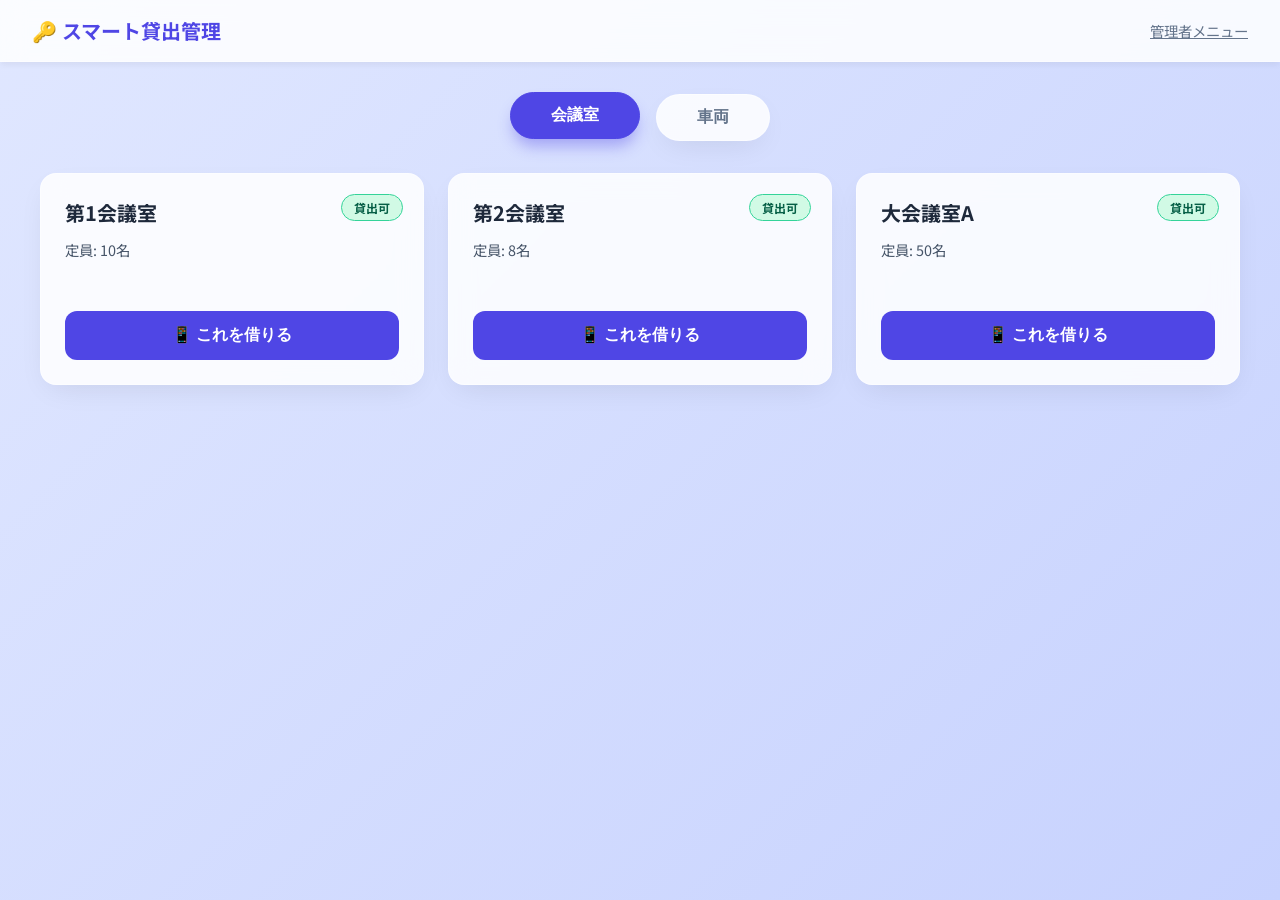
==== index.html @ b05ab1c2 "Add files via upload" ====
<!DOCTYPE html>
<html lang="ja">
<head>
    <meta charset="UTF-8">
    <meta name="viewport" content="width=device-width, initial-scale=1.0">
    <title>スマート貸出管理</title>
    <link href="https://fonts.googleapis.com/css2?family=Noto+Sans+JP:wght@400;500;700&display=swap" rel="stylesheet">
    <link rel="stylesheet" href="style.css">
</head>
<body>
    <header>
        <h1>🔑 スマート貸出管理</h1>
        <a href="admin.html" class="admin-link">管理者メニュー</a>
    </header>
    
    <div class="tabs">
        <button class="tab-btn active" data-tab="rooms">会議室</button>
        <button class="tab-btn" data-tab="vehicles">車両</button>
    </div>

    <div class="container" id="mainContainer">
        <div style="text-align:center; padding: 2rem;">読み込み中...</div>
    </div>

    <!-- 貸出・返却モーダル -->
    <div class="modal-overlay" id="checkoutModal">
        <div class="modal-content">
            <h2 id="modalTitle" style="margin-top: 0; color: var(--primary);">貸出の手続き</h2>
            <p style="font-size: 0.85rem; color: #64748B; margin-bottom: 1.5rem;">※入力した所属と名前はスマホに記憶され、次回から自動入力されます。</p>
            
            <div class="form-group">
                <label>所属</label>
                <input type="text" class="form-control" id="deptInput" placeholder="例: 総務課">
            </div>
            <div class="form-group">
                <label>氏名</label>
                <input type="text" class="form-control" id="nameInput" placeholder="例: 常盤 太郎">
            </div>

            <div id="vehicleFields" style="display: none;">
                <div class="form-group checkbox-wrapper">
                    <input type="checkbox" id="alcoholCheck">
                    <label for="alcoholCheck" style="margin:0; color: #991B1B; cursor: pointer;">【必須】アルコールチェックを実施し、問題ないことを確認しました</label>
                </div>
            </div>

            <div class="btn-group">
                <button class="btn-cancel" id="btnCancel">キャンセル</button>
                <button class="btn-submit" id="btnSubmit">貸出確定</button>
            </div>
        </div>
    </div>
    
    <script src="config.js"></script>
    <script src="app.js"></script>
</body>
</html>
---- style.css ----
:root { --primary: #4F46E5; --secondary: #4338CA; --success: #10B981; --danger: #EF4444; --bg-light: #F8FAFC; --glass-bg: rgba(255, 255, 255, 0.85); --glass-border: rgba(255, 255, 255, 0.4); --shadow: 0 10px 30px -10px rgba(0, 0, 0, 0.1); }
body { font-family: 'Noto Sans JP', sans-serif; background: linear-gradient(135deg, #E0E7FF 0%, #C7D2FE 100%); margin: 0; padding: 0; color: #1E293B; min-height: 100vh; }
header { background: var(--glass-bg); backdrop-filter: blur(12px); border-bottom: 1px solid var(--glass-border); padding: 1rem 2rem; display: flex; justify-content: space-between; align-items: center; position: sticky; top: 0; z-index: 100; box-shadow: 0 4px 6px -1px rgba(0,0,0,0.05); }
h1 { margin: 0; font-size: 1.25rem; color: var(--primary); display: flex; align-items: center; gap: 0.5rem; }
.admin-link { font-size: 0.9rem; color: #64748B; text-decoration: underline; cursor: pointer; }
.tabs { display: flex; justify-content: center; gap: 1rem; padding: 2rem 1rem 1rem; }
.tab-btn { background: var(--glass-bg); border: 1px solid var(--glass-border); padding: 0.75rem 2.5rem; border-radius: 9999px; font-weight: 700; font-size: 1rem; cursor: pointer; box-shadow: var(--shadow); transition: all 0.3s ease; color: #64748B; }
.tab-btn.active { background: var(--primary); color: white; border-color: var(--primary); transform: translateY(-2px); box-shadow: 0 10px 15px -3px rgba(79, 70, 229, 0.4); }
.container { max-width: 1200px; margin: 0 auto; padding: 1rem 2rem 3rem; }
.grid { display: grid; grid-template-columns: repeat(auto-fill, minmax(300px, 1fr)); gap: 1.5rem; }
.card { background: var(--glass-bg); backdrop-filter: blur(12px); border: 1px solid var(--glass-border); border-radius: 1rem; padding: 1.5rem; box-shadow: var(--shadow); position: relative; overflow: hidden; }
.status-badge { position: absolute; top: 1.25rem; right: 1.25rem; padding: 0.25rem 0.75rem; border-radius: 9999px; font-size: 0.75rem; font-weight: 700; }
.status-available { background: #D1FAE5; color: #065F46; border: 1px solid #34D399; }
.status-in-use { background: #FEE2E2; color: #991B1B; border: 1px solid #F87171; }
.card-title { font-size: 1.25rem; font-weight: 700; margin: 0 0 0.75rem 0; }
.card-info { font-size: 0.9rem; color: #475569; margin-bottom: 1.5rem; line-height: 1.5; min-height: 3rem; }
.action-btn { width: 100%; padding: 0.875rem; border: none; border-radius: 0.75rem; font-weight: 700; font-size: 1rem; cursor: pointer; display: flex; align-items: center; justify-content: center; gap: 0.5rem; }
.btn-scan { background: var(--primary); color: white; }
.btn-return { background: white; color: var(--danger); border: 2px solid var(--danger); }
.modal-overlay { position: fixed; top: 0; left: 0; right: 0; bottom: 0; background: rgba(15, 23, 42, 0.6); backdrop-filter: blur(4px); display: none; justify-content: center; align-items: center; z-index: 1000; opacity: 0; transition: opacity 0.3s ease; }
.modal-overlay.active { display: flex; opacity: 1; }
.modal-content { background: white; border-radius: 1.25rem; padding: 2rem; width: 90%; max-width: 420px; box-shadow: 0 25px 50px -12px rgba(0,0,0,0.25); transform: scale(0.95); transition: all 0.3s ease; }
.modal-overlay.active .modal-content { transform: scale(1); }
.form-group { margin-bottom: 1.5rem; }
.form-group label { display: block; margin-bottom: 0.5rem; font-weight: 700; font-size: 0.9rem; }
.form-control { width: 100%; padding: 0.75rem 1rem; border: 2px solid #E2E8F0; border-radius: 0.5rem; box-sizing: border-box; font-size: 1rem; }
.checkbox-wrapper { display: flex; align-items: flex-start; gap: 0.75rem; background: #FEF2F2; padding: 1rem; border-radius: 0.5rem; border: 1px solid #FCA5A5; }
.checkbox-wrapper input[type="checkbox"] { width: 1.5rem; height: 1.5rem; accent-color: var(--danger); cursor: pointer; }
.btn-group { display: flex; gap: 1rem; margin-top: 2rem; }
.btn-cancel { flex: 1; padding: 0.875rem; background: #F1F5F9; border: none; border-radius: 0.5rem; cursor: pointer; font-weight: 700; color: #475569; }
.btn-submit { flex: 1; padding: 0.875rem; background: var(--primary); border: none; border-radius: 0.5rem; cursor: pointer; font-weight: 700; color: white; }
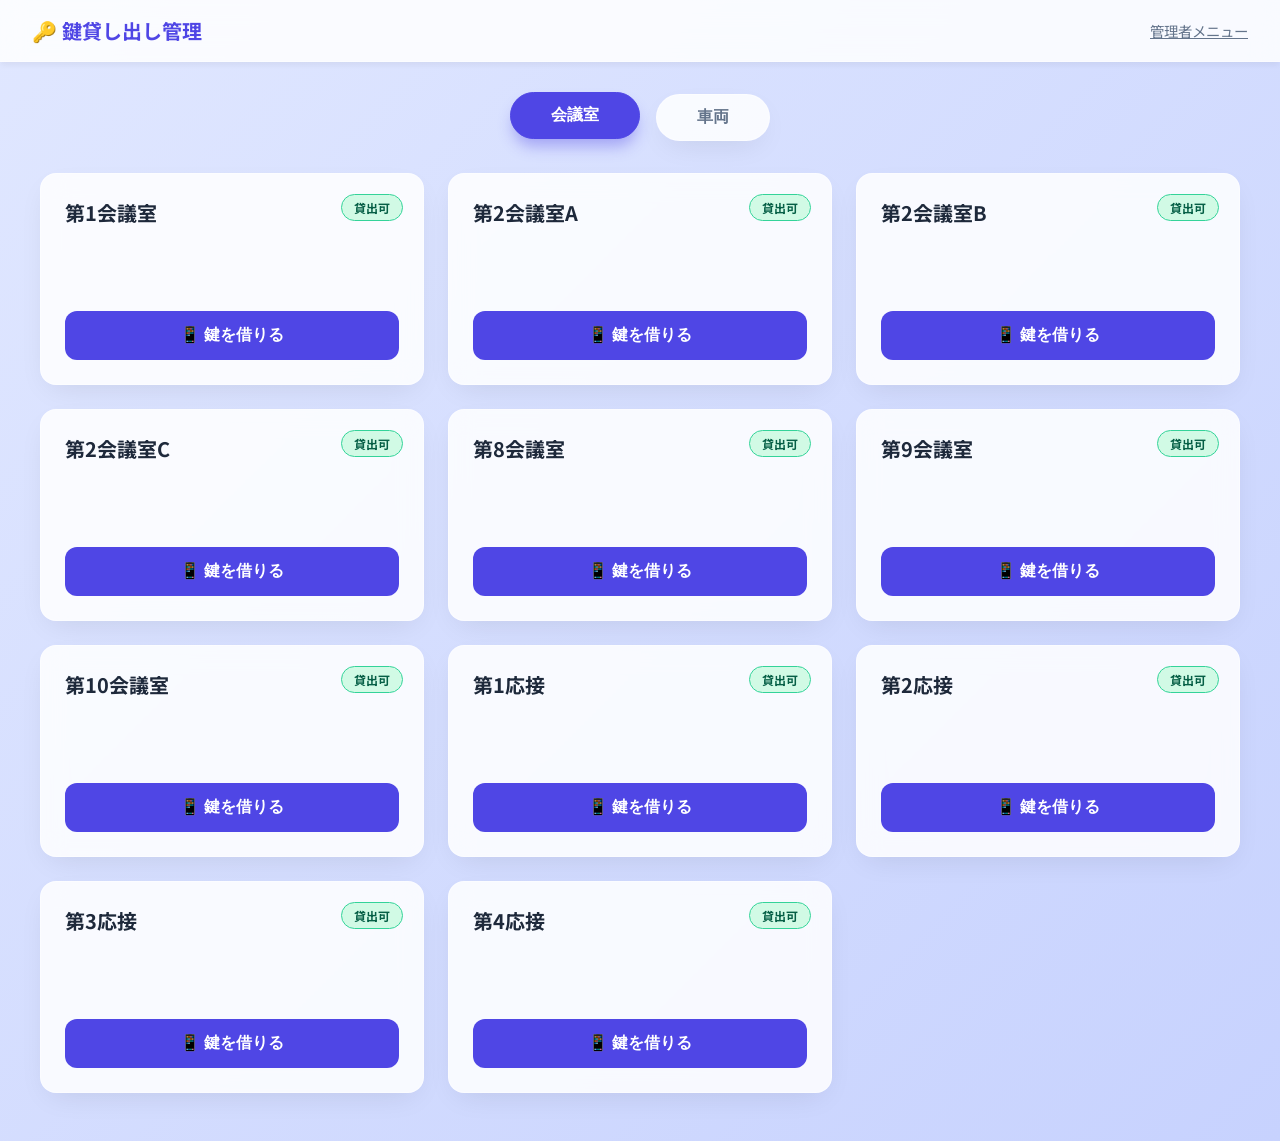
==== commit bf2fd5c2: "Add files via upload" ====
--- a/index.html
+++ b/index.html
@@ -3,14 +3,14 @@
 <head>
     <meta charset="UTF-8">
     <meta name="viewport" content="width=device-width, initial-scale=1.0">
-    <title>スマート貸出管理</title>
+    <title>鍵貸し出し管理</title>
     <link href="https://fonts.googleapis.com/css2?family=Noto+Sans+JP:wght@400;500;700&display=swap" rel="stylesheet">
     <link rel="stylesheet" href="style.css">
 </head>
 <body>
     <header>
-        <h1>🔑 スマート貸出管理</h1>
-        <a href="admin.html" class="admin-link">管理者メニュー</a>
+        <h1>🔑 鍵貸し出し管理</h1>
+        <a href="#" onclick="checkAdminPassword(event)" class="admin-link">管理者メニュー</a>
     </header>
     
     <div class="tabs">
@@ -36,6 +36,10 @@
                 <label>氏名</label>
                 <input type="text" class="form-control" id="nameInput" placeholder="例: 常盤 太郎">
             </div>
+            <div class="form-group">
+                <label>返却予定時間</label>
+                <input type="time" class="form-control" id="returnTimeInput">
+            </div>
 
             <div id="vehicleFields" style="display: none;">
                 <div class="form-group checkbox-wrapper">
@@ -50,6 +54,26 @@
             </div>
         </div>
     </div>
+
+    <!-- 返却モーダル -->
+    <div class="modal-overlay" id="returnModal">
+        <div class="modal-content">
+            <h2 style="margin-top: 0; color: var(--primary);">返却の手続き</h2>
+            <p id="returnModalDesc" style="margin-bottom: 1.5rem; font-weight: 500;">○○の鍵の返却処理を行いますか？</p>
+            
+            <div id="returnVehicleFields" style="display: none;">
+                <div class="form-group checkbox-wrapper">
+                    <input type="checkbox" id="accidentCheck">
+                    <label for="accidentCheck" style="margin:0; color: #991B1B; cursor: pointer;">【必須】事故や車両の損傷等がないことを確認しました</label>
+                </div>
+            </div>
+
+            <div class="btn-group">
+                <button class="btn-cancel" onclick="closeReturnModal()">キャンセル</button>
+                <button class="btn-submit" id="btnReturnSubmit" onclick="submitReturn()">返却確定</button>
+            </div>
+        </div>
+    </div>
     
     <script src="config.js"></script>
     <script src="app.js"></script>
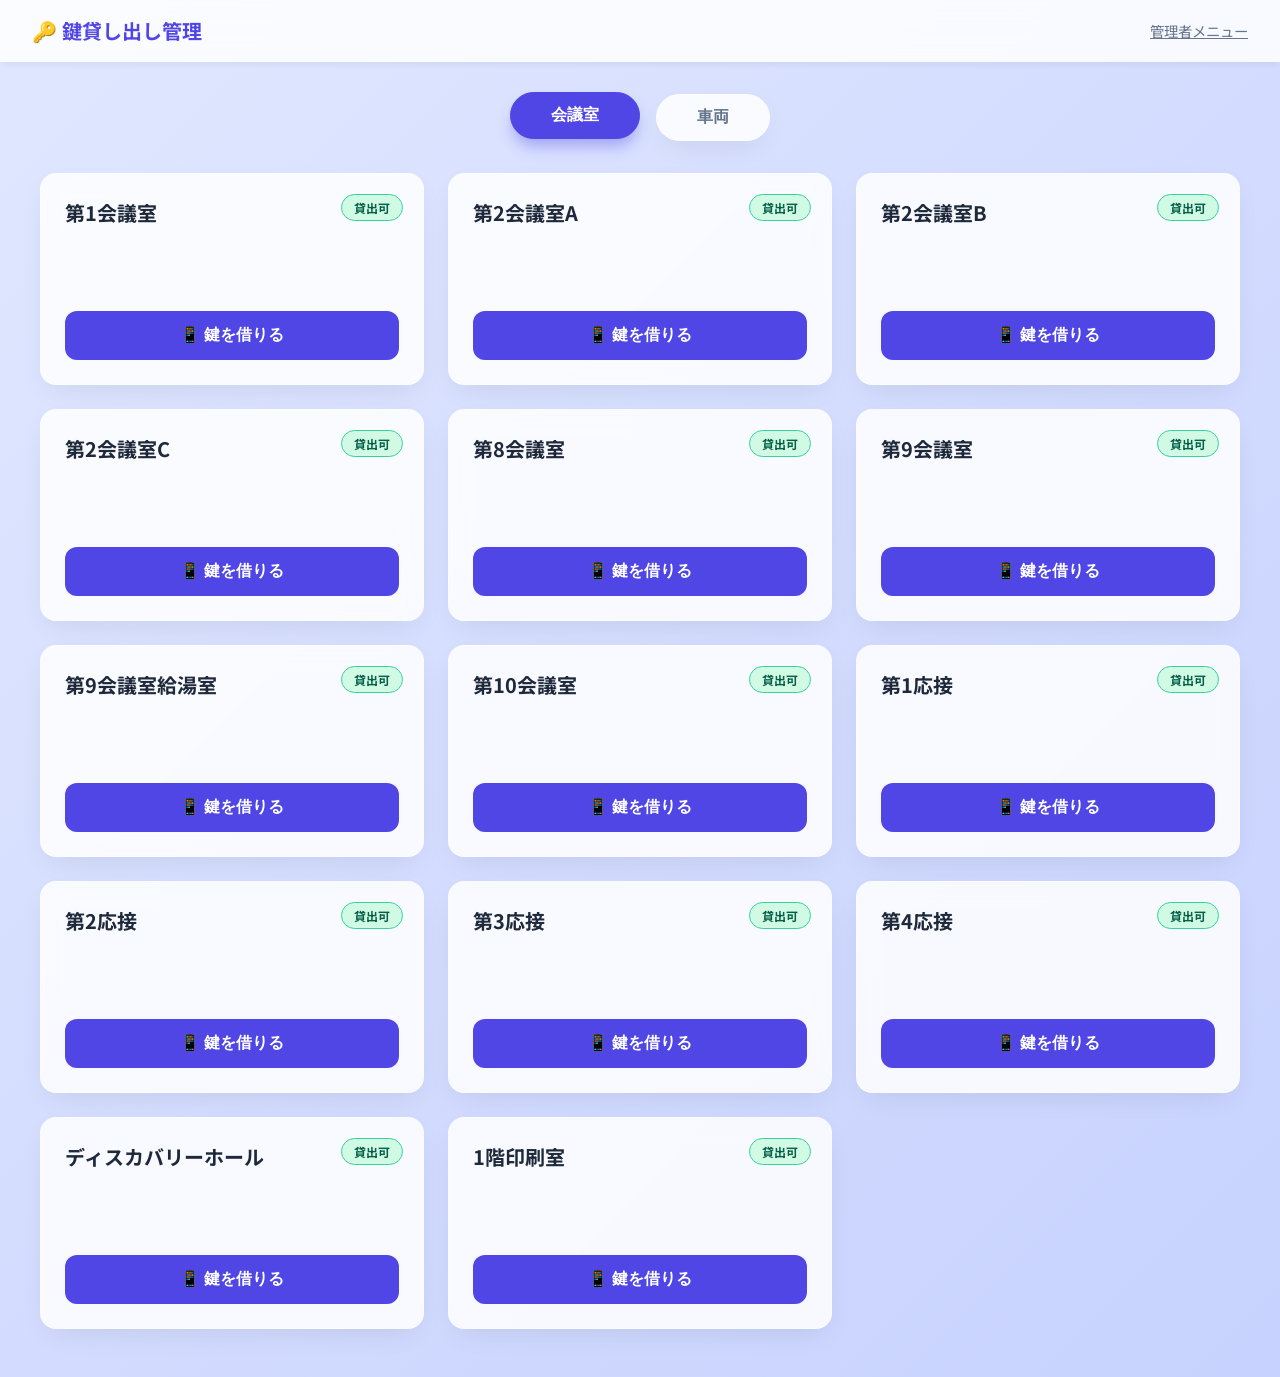
==== commit a990849f: "Add files via upload" ====
--- a/index.html
+++ b/index.html
@@ -37,8 +37,8 @@
                 <input type="text" class="form-control" id="nameInput" placeholder="例: 常盤 太郎">
             </div>
             <div class="form-group">
-                <label>返却予定時間</label>
-                <input type="time" class="form-control" id="returnTimeInput">
+                <label>返却予定日時</label>
+                <input type="datetime-local" class="form-control" id="returnTimeInput">
             </div>
 
             <div id="vehicleFields" style="display: none;">
